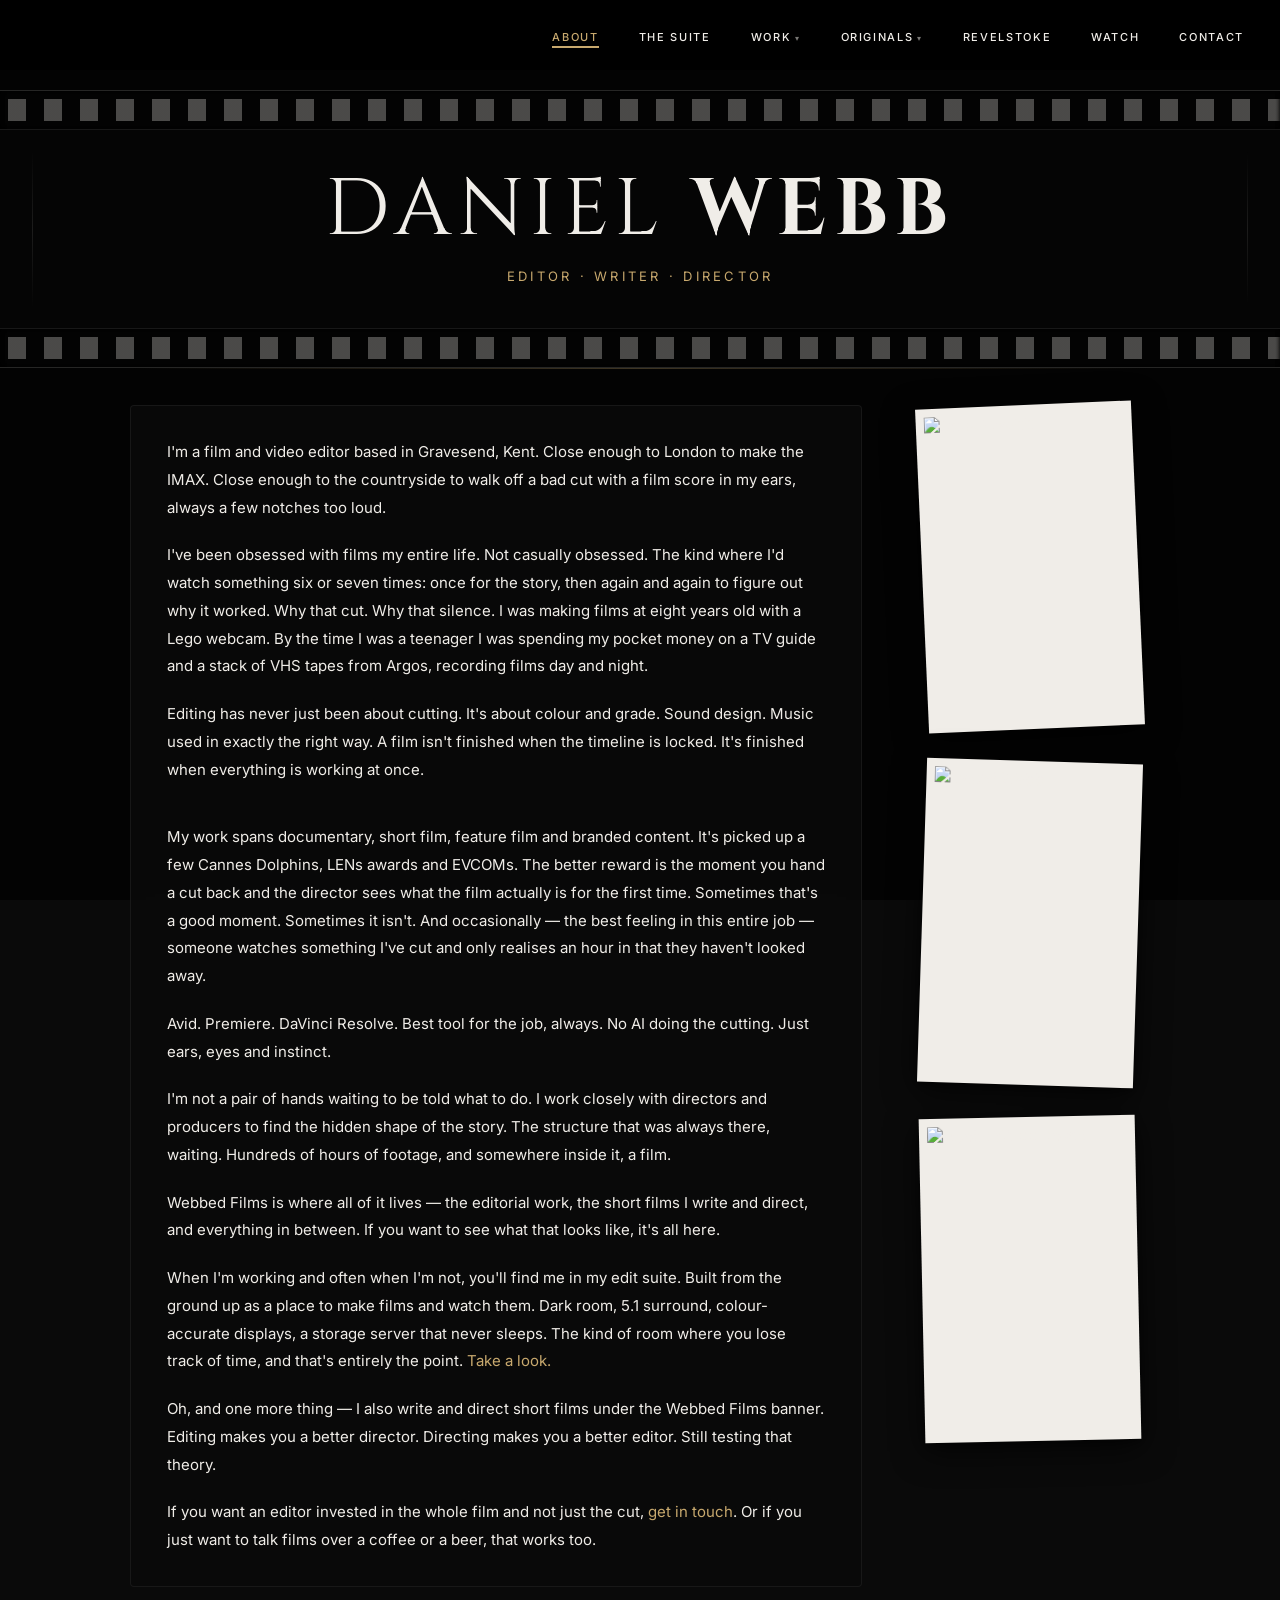
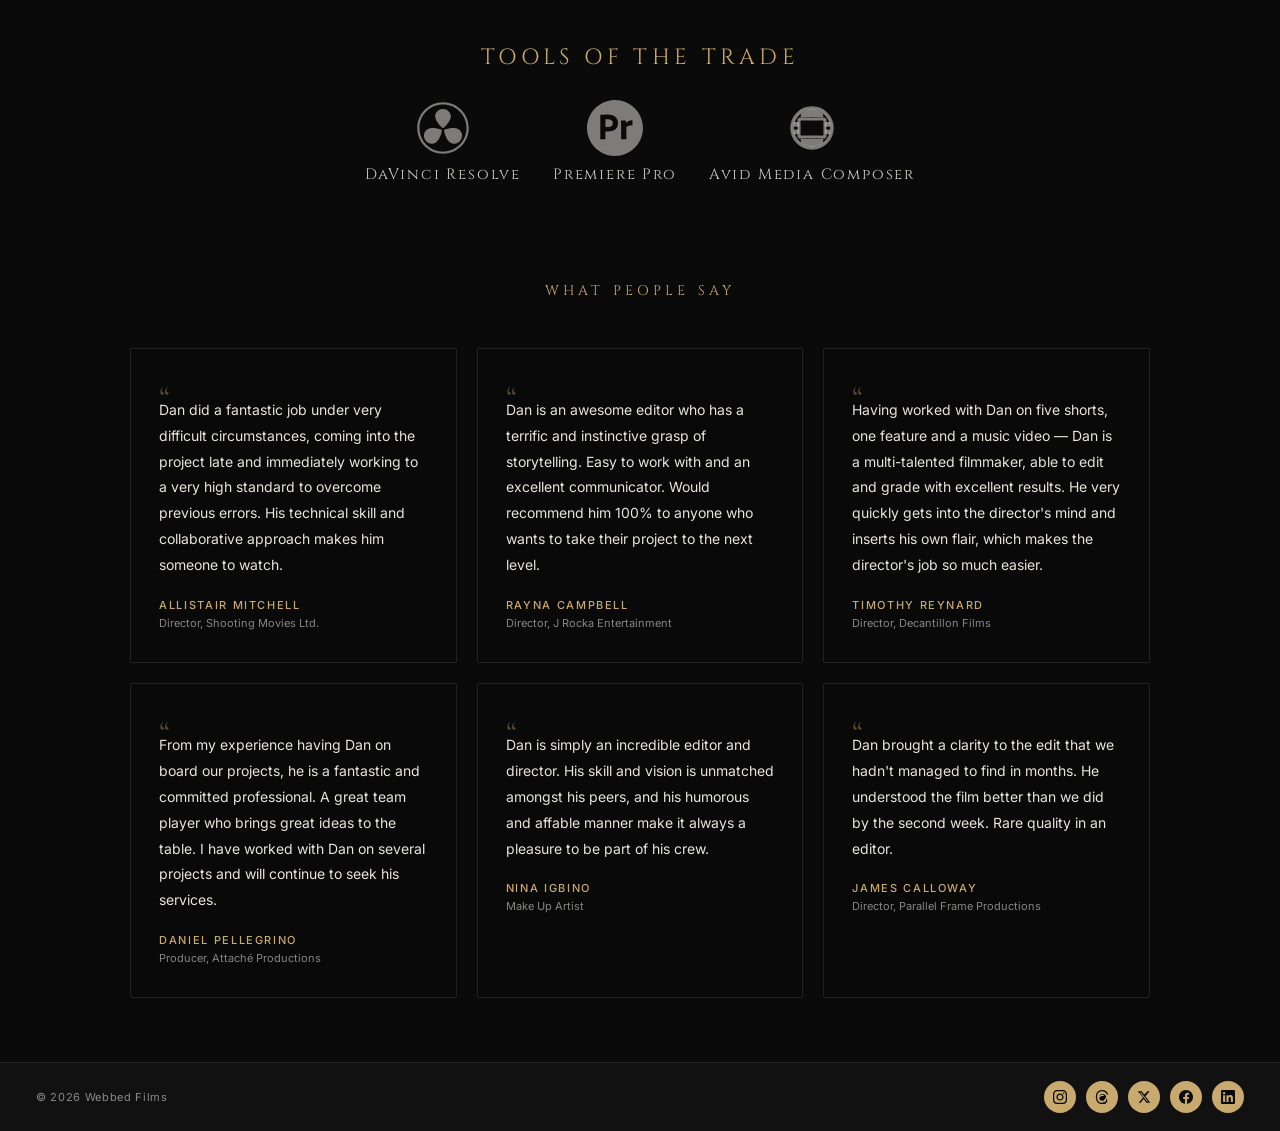
==== about.html @ 54757fc2 "Replace header logo with new Webbed Films logo across all pages Updates the header <img> src from lo" ====
<!DOCTYPE html>
<html lang="en">
<head>
  <meta charset="UTF-8">
  <link rel="icon" type="image/png" href="assets/images/logo.png">
  <meta name="viewport" content="width=device-width, initial-scale=1.0">
  <title>About — Webbed Films</title>
  <meta name="description" content="Daniel Webb — film and video editor based in Kent, UK. Editor, writer, and director with credits spanning documentary, short film, feature film, and branded content.">
  <meta property="og:title" content="About — Webbed Films">
  <meta property="og:description" content="Daniel Webb — editor, writer, and director. Documentary, short film, feature film, and branded content.">
  <meta property="og:image" content="https://www.webbedfilms.com/assets/images/Portrait%201.jpg">
  <meta property="og:url" content="https://www.webbedfilms.com/about.html">
  <meta property="og:type" content="website">
  <link rel="stylesheet" href="css/style.css">
  <style>

    /* ══ VIDEO BACKGROUND ══════════════════════════════════ */

    .about-bg-video {
      position: fixed;
      top: 0; left: 0;
      width: 100%; height: 100%;
      object-fit: cover;
      z-index: -2;
      pointer-events: none;
      opacity: 0.5;
    }

    .about-bg-overlay {
      position: fixed;
      inset: 0;
      background: rgba(0, 0, 0, 0.68);
      z-index: -1;
      pointer-events: none;
    }

    /* ══ SCROLL ANIMATION ══════════════════════════════════ */

    .anim {
      opacity: 0;
      transform: translateY(28px);
      transition: opacity 0.6s ease, transform 0.6s ease;
    }

    .anim.is-visible {
      opacity: 1;
      transform: translateY(0);
    }

    .testimonials-grid .testimonial-card:nth-child(1) { transition-delay: 0.0s; }
    .testimonials-grid .testimonial-card:nth-child(2) { transition-delay: 0.1s; }
    .testimonials-grid .testimonial-card:nth-child(3) { transition-delay: 0.2s; }
    .testimonials-grid .testimonial-card:nth-child(4) { transition-delay: 0.3s; }
    .testimonials-grid .testimonial-card:nth-child(5) { transition-delay: 0.4s; }
    .testimonials-grid .testimonial-card:nth-child(6) { transition-delay: 0.5s; }

    /* ══ SECTION 1 — FILM STRIP HEADER ════════════════════ */

    .about-page-header {
      margin-top: var(--header-h);
      padding: 20px 0 0;
    }

    .filmstrip {
      width: 100%;
      background: rgba(6, 6, 6, 0.88);
      border-top: 1px solid rgba(240, 237, 232, 0.14);
      border-bottom: 1px solid rgba(240, 237, 232, 0.14);
      overflow: hidden;
      opacity: 0;
      animation: filmstripFadeIn 0.5s ease forwards;
      animation-delay: 0.2s;
    }

    @keyframes filmstripFadeIn {
      from { opacity: 0; transform: translateY(12px); }
      to   { opacity: 1; transform: translateY(0); }
    }

    .filmstrip-holes {
      height: 38px;
      background-color: rgba(4, 4, 4, 0.98);
      background-image: repeating-linear-gradient(
        to right,
        transparent 0px,
        transparent 8px,
        rgba(240, 237, 232, 0.3) 8px,
        rgba(240, 237, 232, 0.3) 26px,
        transparent 26px,
        transparent 36px
      );
      background-size: 36px 22px;
      background-repeat: repeat-x;
      background-position: 0 8px;
      box-shadow: inset 0 1px 4px rgba(0, 0, 0, 0.8), inset 0 -1px 4px rgba(0, 0, 0, 0.8);
      animation: filmReel 2.5s linear infinite;
      animation-delay: 0.2s;
    }

    @keyframes filmReel {
      from { background-position: 0 8px; }
      to   { background-position: -36px 8px; }
    }

    .filmstrip-body {
      padding: 40px 64px 44px;
      border-top: 1px solid rgba(240, 237, 232, 0.08);
      border-bottom: 1px solid rgba(240, 237, 232, 0.08);
      text-align: center;
      position: relative;
    }

    .filmstrip-body::before,
    .filmstrip-body::after {
      content: '';
      position: absolute;
      top: 20px;
      bottom: 20px;
      width: 1px;
      background: linear-gradient(to bottom, transparent, rgba(240, 237, 232, 0.1), transparent);
      pointer-events: none;
    }

    .filmstrip-body::before { left: 32px; }
    .filmstrip-body::after  { right: 32px; }

    .filmstrip-name .name-first { font-weight: 300; }
    .filmstrip-name .name-last  { font-weight: 700; }

    .filmstrip-name {
      font-family: var(--font-heading);
      font-style: normal;
      font-weight: 300;
      font-size: 80px;
      line-height: 1;
      color: var(--text);
      letter-spacing: 0.08em;
      text-transform: uppercase;
      margin: 0 0 18px;
      opacity: 0;
      animation: filmstripFadeIn 0.45s ease forwards;
      animation-delay: 0.6s;
    }

    .filmstrip-role {
      font-family: var(--font-ui);
      font-size: 13px;
      letter-spacing: 0.25em;
      color: var(--color-gold);
      text-transform: uppercase;
      margin: 0;
      opacity: 0;
      animation: filmstripFadeIn 0.45s ease forwards;
      animation-delay: 0.8s;
    }

    /* ══ SECTION SEPARATOR ══════════════════════════════════ */

    .section-separator {
      max-width: 1100px;
      margin: 0 auto;
      padding: 0 40px;
    }

    .section-separator::after {
      content: '';
      display: block;
      height: 1px;
      background: linear-gradient(to right, transparent, rgba(200, 169, 110, 0.3), transparent);
    }

    /* ══ SECTION 2 — BIO ═══════════════════════════════════ */

    .about-bio {
      max-width: 1100px;
      margin: 0 auto;
      padding: 36px 40px 40px;
      display: flex;
      gap: 48px;
      align-items: flex-start;
    }

    .bio-text-col {
      flex: 1;
      min-width: 0;
      background: rgba(10, 10, 10, 0.82);
      backdrop-filter: blur(16px);
      -webkit-backdrop-filter: blur(16px);
      border: 1px solid rgba(255, 255, 255, 0.06);
      border-radius: 4px;
      padding: 32px 36px;
    }

    .bio-text-col p {
      font-family: var(--font-ui);
      font-size: 15px;
      line-height: 1.85;
      color: var(--text);
      margin-bottom: 20px;
    }

    .bio-text-col p:last-child { margin-bottom: 0; }
    .bio-text-col p.bio-break  { margin-bottom: 40px; }

    .bio-text-col a {
      color: var(--color-gold);
      text-decoration: none;
    }

    .bio-text-col a:hover {
      text-decoration: underline;
    }

    .bio-image-col {
      flex: 0 0 240px;
      align-self: flex-start;
      position: sticky;
      top: 80px;
      display: flex;
      flex-direction: column;
      align-items: center;
      gap: 32px;
    }

    .polaroid {
      background: #f0ede8;
      padding: 8px 8px 36px 8px;
      box-shadow: 0 8px 32px rgba(0, 0, 0, 0.7), 0 2px 8px rgba(0, 0, 0, 0.4);
      display: inline-block;
    }

    .polaroid:nth-child(1) { transform: rotate(-2.5deg); }
    .polaroid:nth-child(2) { transform: rotate(1.8deg); }
    .polaroid:nth-child(3) { transform: rotate(-1.2deg); }
    .polaroid:hover {
      transform: rotate(0deg) scale(1.04);
      transition: transform 0.3s ease;
      z-index: 10;
      position: relative;
    }

    .polaroid img {
      width: 200px;
      height: 280px;
      object-fit: cover;
      object-position: center top;
      display: block;
    }

    /* ══ SOFTWARE ICONS ══════════════════════════════════════ */

    .software-icons {
      display: flex;
      gap: 32px;
      align-items: flex-start;
      justify-content: center;
    }

    .software-icon {
      display: flex;
      flex-direction: column;
      align-items: center;
      gap: 8px;
      cursor: default;
    }

    .software-icon svg {
      width: 56px;
      height: 56px;
      transition: all 0.25s ease;
    }

    .software-icon:hover svg {
      stroke: var(--color-gold);
    }

    .software-icon:hover svg .centre-dot {
      fill: var(--color-gold);
    }

    .software-icon span {
      font-family: var(--font-heading);
      font-style: normal;
      font-weight: 400;
      font-size: 15px;
      letter-spacing: 0.12em;
      text-transform: uppercase;
      color: rgba(240, 237, 232, 0.85);
      text-transform: none;
      transition: color 0.25s ease;
    }

    .software-icon:hover span {
      color: var(--color-gold);
    }

    /* ══ TOOLS BAND ════════════════════════════════════════ */

    .tools-band {
      max-width: 1100px;
      margin: 0 auto;
      padding: 16px 40px 48px;
      text-align: center;
    }

    .tools-label {
      font-family: var(--font-heading);
      font-size: 22px;
      font-weight: 300;
      letter-spacing: 0.2em;
      color: var(--color-gold);
      text-transform: uppercase;
      margin-bottom: 28px;
    }

    /* ══ SECTION 3 — TESTIMONIALS ══════════════════════════ */

    .about-testimonials {
      padding: 48px 40px 64px;
      max-width: 1100px;
      margin: 0 auto;
    }

    .testimonials-label {
      font-family: var(--font-heading);
      font-size: 14px;
      font-weight: 400;
      letter-spacing: 0.3em;
      color: var(--color-gold);
      text-transform: uppercase;
      text-align: center;
      margin-bottom: 48px;
    }

    .testimonials-grid {
      display: grid;
      grid-template-columns: repeat(3, 1fr);
      gap: 20px;
    }

    .testimonial-card {
      background: rgba(10, 10, 10, 0.88);
      border: 1px solid rgba(255, 255, 255, 0.1);
      padding: 32px 28px;
      border-radius: 2px;
      transition: border-color 0.35s ease, box-shadow 0.35s ease;
    }

    .testimonial-card:hover {
      border-color: rgba(200, 169, 110, 0.4);
      box-shadow: 0 0 28px rgba(200, 169, 110, 0.07), 0 8px 32px rgba(0, 0, 0, 0.5);
    }

    .quote-mark {
      font-family: var(--font-display);
      font-size: 32px;
      color: var(--color-gold);
      opacity: 0.4;
      line-height: 1;
      display: block;
      margin-bottom: -16px;
      user-select: none;
    }

    .testimonial-text {
      font-family: var(--font-ui);
      font-style: normal;
      font-size: 14px;
      line-height: 1.85;
      color: #e8e4de;
    }

    .testimonial-name {
      display: block;
      font-family: var(--font-ui);
      font-size: 11px;
      font-weight: 500;
      letter-spacing: 0.15em;
      color: var(--color-gold);
      text-transform: uppercase;
      margin-top: 20px;
    }

    .testimonial-role {
      display: block;
      font-family: var(--font-ui);
      font-size: 11px;
      color: var(--color-muted);
      margin-top: 4px;
    }

    /* ══ RESPONSIVE ════════════════════════════════════════ */

    @media (max-width: 1024px) {
      .section-separator, .about-bio, .about-testimonials, .tools-band { padding-left: 24px; padding-right: 24px; }
    }

    @media (max-width: 900px) {
      .about-bio { flex-direction: column; gap: 40px; }
      .bio-image-col { flex: none; width: 100%; position: static; }
      .testimonials-grid { grid-template-columns: repeat(2, 1fr); }
    }

    @media (max-width: 600px) {
      .filmstrip-body { padding: 28px 24px 32px; }
      .filmstrip-name { font-size: 40px; letter-spacing: 0.08em; }
      .testimonials-grid { grid-template-columns: 1fr; }
      .about-bio, .about-testimonials, .tools-band { padding-left: 16px; padding-right: 16px; }
      .section-separator { padding-left: 16px; padding-right: 16px; }
    }

  </style>
</head>
<body>

  <!-- Looping noise video background -->
  <video class="about-bg-video"
         src="assets/video/noise%20background.mp4"
         autoplay loop muted playsinline></video>
  <div class="about-bg-overlay"></div>

  <!-- ── HEADER ───────────────────────────────────────── -->
  <header id="site-header">
    <a href="index.html" class="logo-link">
      <img src="assets/images/logo-new.png" alt="Webbed Films" class="logo" onerror="this.style.display='none'">
    </a>
    <nav class="main-nav" aria-label="Main navigation">
      <ul>
        <li><a href="about.html">About</a></li>
        <li><a href="the-suite.html">The Suite</a></li>
        <li class="has-dropdown">
          <a href="work.html">Work</a>
          <ul class="dropdown">
            <li><a href="documentary.html">Documentary</a></li>
            <li><a href="corporate.html">Corporate</a></li>
            <li><a href="features.html">Features</a></li>
            <li><a href="shorts.html">Shorts</a></li>
          </ul>
        </li>
        <li class="has-dropdown">
          <a href="webbed-films.html">Originals</a>
          <ul class="dropdown">
            <li><a href="webbed-films/rosemary.html">The Rite of Rosemary</a></li>
            <li><a href="webbed-films/ngs.html">NGS</a></li>
            <li><a href="webbed-films/blackout.html">Blackout</a></li>
            <li><a href="webbed-films/christmas-claret.html">A Christmas Claret</a></li>
          </ul>
        </li>
        <li><a href="https://www.revelstokefilms.com" target="_blank" rel="noopener noreferrer">Revelstoke</a></li>
        <li><a href="https://watch.webbedfilms.com" target="_blank" rel="noopener noreferrer">Watch</a></li>
        <li><a href="contact.html">Contact</a></li>
      </ul>
    </nav>
    <button class="hamburger" id="hamburger" aria-label="Open menu" aria-expanded="false">
      <span></span><span></span><span></span>
    </button>
  </header>

  <!-- ── MOBILE NAV ─────────────────────────────────── -->
  <div class="mobile-nav" id="mobile-nav" role="dialog" aria-label="Navigation menu">
    <button class="mobile-nav-close" id="mobile-nav-close" aria-label="Close menu">&#x2715;</button>
    <ul>
      <li><a href="about.html">About</a></li>
      <li><a href="the-suite.html">The Suite</a></li>
      <li><a href="work.html">Work</a></li>
      <li><a href="documentary.html">Documentary</a></li>
      <li><a href="corporate.html">Corporate</a></li>
      <li><a href="features.html">Features</a></li>
      <li><a href="shorts.html">Shorts</a></li>
      <li><span class="mobile-nav-section">Originals</span></li>
      <li><a href="webbed-films/rosemary.html">The Rite of Rosemary</a></li>
      <li><a href="webbed-films/ngs.html">NGS</a></li>
      <li><a href="webbed-films/blackout.html">Blackout</a></li>
      <li><a href="webbed-films/christmas-claret.html">A Christmas Claret</a></li>
      <li><a href="https://www.revelstokefilms.com" target="_blank" rel="noopener noreferrer">Revelstoke</a></li>
        <li><a href="https://watch.webbedfilms.com" target="_blank" rel="noopener noreferrer">Watch</a></li>
      <li><a href="contact.html">Contact</a></li>
    </ul>
  </div>

  <!-- ══════════════════════════════════════════════════
       MAIN CONTENT
  ══════════════════════════════════════════════════ -->
  <main>

    <!-- ── SECTION 1: FILM STRIP HEADER ────────────────── -->
    <section class="about-page-header">
      <div class="filmstrip">
        <div class="filmstrip-holes"></div>
        <div class="filmstrip-body">
          <h1 class="filmstrip-name"><span class="name-first">Daniel</span> <span class="name-last">Webb</span></h1>
          <p class="filmstrip-role">Editor &middot; Writer &middot; Director</p>
        </div>
        <div class="filmstrip-holes"></div>
      </div>
    </section>

    <!-- ── SEPARATOR ──────────────────────────────────── -->
    <div class="section-separator"></div>

    <!-- ── SECTION 2: BIO + PHOTOS ─────────────────────── -->
    <section class="about-bio">

      <div class="bio-text-col anim">
<p>I'm a film and video editor based in Gravesend, Kent. Close enough to London to make the IMAX. Close enough to the countryside to walk off a bad cut with a film score in my ears, always a few notches too loud.</p>
        <p>I've been obsessed with films my entire life. Not casually obsessed. The kind where I'd watch something six or seven times: once for the story, then again and again to figure out why it worked. Why that cut. Why that silence. I was making films at eight years old with a Lego webcam. By the time I was a teenager I was spending my pocket money on a TV guide and a stack of VHS tapes from Argos, recording films day and night.</p>
        <p class="bio-break">Editing has never just been about cutting. It's about colour and grade. Sound design. Music used in exactly the right way. A film isn't finished when the timeline is locked. It's finished when everything is working at once.</p>
        <p>My work spans documentary, short film, feature film and branded content. It's picked up a few Cannes Dolphins, LENs awards and EVCOMs. The better reward is the moment you hand a cut back and the director sees what the film actually is for the first time. Sometimes that's a good moment. Sometimes it isn't. And occasionally — the best feeling in this entire job — someone watches something I've cut and only realises an hour in that they haven't looked away.</p>
        <p>Avid. Premiere. DaVinci Resolve. Best tool for the job, always. No AI doing the cutting. Just ears, eyes and instinct.</p>
        <p>I'm not a pair of hands waiting to be told what to do. I work closely with directors and producers to find the hidden shape of the story. The structure that was always there, waiting. Hundreds of hours of footage, and somewhere inside it, a film.</p>
        <p>Webbed Films is where all of it lives — the editorial work, the short films I write and direct, and everything in between. If you want to see what that looks like, it's all here.</p>
        <p>When I'm working and often when I'm not, you'll find me in my edit suite. Built from the ground up as a place to make films and watch them. Dark room, 5.1 surround, colour-accurate displays, a storage server that never sleeps. The kind of room where you lose track of time, and that's entirely the point. <a href="the-suite.html">Take a look.</a></p>
        <p>Oh, and one more thing — I also write and direct short films under the Webbed Films banner. Editing makes you a better director. Directing makes you a better editor. Still testing that theory.</p>
        <p>If you want an editor invested in the whole film and not just the cut, <a href="contact.html">get in touch</a>. Or if you just want to talk films over a coffee or a beer, that works too.</p>

      </div>

      <div class="bio-image-col anim">
        <div class="polaroid">
          <img src="assets/images/Portrait 1.jpg" alt="Daniel Webb">
        </div>
        <div class="polaroid">
          <img src="assets/images/Portrait 2.jpg" alt="Daniel Webb">
        </div>
        <div class="polaroid">
          <img src="assets/images/Portrait 3.jpg" alt="Daniel Webb on set">
        </div>
      </div>

    </section>

    <!-- ── TOOLS BAND ─────────────────────────────────── -->
    <section class="tools-band anim">
      <p class="tools-label">Tools of the Trade</p>
      <div class="software-icons">
        <div class="software-icon">
          <svg fill="rgba(240,237,232,0.5)" viewBox="0 0 50 50" xmlns="http://www.w3.org/2000/svg">
            <path d="M 25 2 C 12.309288 2 2 12.309297 2 25 C 2 37.690703 12.309288 48 25 48 C 37.690712 48 48 37.690703 48 25 C 48 12.309297 37.690712 2 25 2 z M 25 4 C 36.609833 4 46 13.390175 46 25 C 46 36.609825 36.609833 46 25 46 C 13.390167 46 4 36.609825 4 25 C 4 13.390175 13.390167 4 25 4 z M 25 8 C 21.14 8 18 10.968234 18 14.615234 C 18 18.161234 21.284422 22.183625 24.357422 24.765625 C 24.543422 24.921625 24.771 24.998047 25 24.998047 C 25.229 24.998047 25.457578 24.920672 25.642578 24.763672 C 28.715578 22.181672 32 18.161234 32 14.615234 C 32 10.969234 28.859 8.001 25 8 z M 15.429688 25.007812 C 13.863723 25.048535 12.407391 25.347219 11.244141 26.011719 C 9.7551406 26.861719 8.6874219 28.265937 8.2324219 29.960938 C 7.7494219 31.760937 8.0261875 33.743391 8.9921875 35.400391 C 10.330187 37.696391 12.721094 38.998047 15.121094 38.998047 C 16.214094 38.998047 17.309594 38.728203 18.308594 38.158203 C 21.414594 36.381203 23.276375 31.519547 23.984375 27.560547 C 24.070375 27.081547 23.798844 26.608359 23.339844 26.443359 C 20.957344 25.587109 18.039629 24.939941 15.429688 25.007812 z M 34.572266 25.007812 C 31.962529 24.939941 29.045234 25.587109 26.662109 26.443359 C 26.203109 26.608359 25.929625 27.081547 26.015625 27.560547 C 26.722625 31.519547 28.585406 36.383203 31.691406 38.158203 C 32.689406 38.728203 33.784906 38.998047 34.878906 38.998047 C 37.277906 38.998047 39.668766 37.697391 41.009766 35.400391 C 41.975766 33.743391 42.251531 31.761937 41.769531 29.960938 C 41.315531 28.264938 40.244859 26.862719 38.755859 26.011719 C 37.592609 25.347219 36.138107 25.048535 34.572266 25.007812 z"/>
          </svg>
          <span>DaVinci Resolve</span>
        </div>
        <div class="software-icon">
          <svg fill="rgba(240,237,232,0.5)" viewBox="0 0 24 24" xmlns="http://www.w3.org/2000/svg">
            <path d="M10.15 8.42a2.93 2.93 0 0 0-1.18-.2 13.9 13.9 0 0 0-1.09.02v3.36l.39.02h.53c.39 0 .78-.06 1.15-.18.32-.09.6-.28.82-.53.21-.25.31-.59.31-1.03a1.45 1.45 0 0 0-.93-1.46zM12 0C5.373 0 0 5.373 0 12 0 18.627 5.373 24 12 24 18.627 24 24 18.627 24 12 24 5.373 18.627 0 12 0zM12.66 11.95c-.4.56-.96.98-1.61 1.22-.68.25-1.43.34-2.25.34l-.5-.01-.43-.01v3.21a.12.12 0 0 1-.11.14H5.82c-.08 0-.12-.04-.12-.13V6.42c0-.07.03-.11.1-.11l.56-.01.76-.02.87-.02.91-.01c.82 0 1.5.1 2.06.31.5.17.96.45 1.34.82.32.32.57.71.73 1.14.15.42.23.85.23 1.3 0 .86-.2 1.57-.6 2.13zM19.48 8.8v1.95c0 .08-.05.11-.16.11a4.35 4.35 0 0 0-1.92.37c-.19.09-.37.21-.51.37v5.1c0 .1-.04.14-.13.14h-1.97a.14.14 0 0 1-.16-.12v-5.58l-.01-.75-.02-.78c0-.23-.02-.45-.04-.68a.1.1 0 0 1 .07-.11h1.78c.1 0 .18.07.2.16a3.03 3.03 0 0 1 .13.92c.3-.35.67-.64 1.08-.86a3.1 3.1 0 0 1 1.52-.39c.07-.01.13.04.14.11v.04z"/>
          </svg>
          <span>Premiere Pro</span>
        </div>
        <div class="software-icon">
          <svg xmlns="http://www.w3.org/2000/svg" viewBox="0 0 1404 1404">
            <!-- Outer reel ring -->
            <circle cx="702" cy="702" r="500" fill="none" stroke="rgba(240,237,232,0.5)" stroke-width="90"/>
            <!-- Center frame -->
            <rect x="377" y="475" width="650" height="455" rx="28" fill="none" stroke="rgba(240,237,232,0.5)" stroke-width="75"/>
            <!-- Top arc tab -->
            <path d="M430 330 Q702 140 974 330 L988 430 Q702 420 416 430 Z" fill="rgba(240,237,232,0.5)"/>
            <!-- Bottom arc tab -->
            <path d="M430 1074 Q702 1264 974 1074 L988 974 Q702 984 416 974 Z" fill="rgba(240,237,232,0.5)"/>
            <!-- Left sprockets -->
            <rect x="242" y="552" width="125" height="120" rx="24" fill="rgba(240,237,232,0.5)"/>
            <rect x="242" y="738" width="125" height="120" rx="24" fill="rgba(240,237,232,0.5)"/>
            <!-- Right sprockets -->
            <rect x="1037" y="552" width="125" height="120" rx="24" fill="rgba(240,237,232,0.5)"/>
            <rect x="1037" y="738" width="125" height="120" rx="24" fill="rgba(240,237,232,0.5)"/>
          </svg>
          <span>Avid Media Composer</span>
        </div>
      </div>
    </section>

    <!-- ── SECTION 3: TESTIMONIALS ─────────────────────── -->
    <section class="about-testimonials">

      <p class="testimonials-label anim">What People Say</p>

      <div class="testimonials-grid">

        <article class="testimonial-card anim">
          <span class="quote-mark" aria-hidden="true">&ldquo;</span>
          <p class="testimonial-text">Dan did a fantastic job under very difficult circumstances, coming into the project late and immediately working to a very high standard to overcome previous errors. His technical skill and collaborative approach makes him someone to watch.</p>
          <span class="testimonial-name">Allistair Mitchell</span>
          <span class="testimonial-role">Director, Shooting Movies Ltd.</span>
        </article>

        <article class="testimonial-card anim">
          <span class="quote-mark" aria-hidden="true">&ldquo;</span>
          <p class="testimonial-text">Dan is an awesome editor who has a terrific and instinctive grasp of storytelling. Easy to work with and an excellent communicator. Would recommend him 100% to anyone who wants to take their project to the next level.</p>
          <span class="testimonial-name">Rayna Campbell</span>
          <span class="testimonial-role">Director, J Rocka Entertainment</span>
        </article>

        <article class="testimonial-card anim">
          <span class="quote-mark" aria-hidden="true">&ldquo;</span>
          <p class="testimonial-text">Having worked with Dan on five shorts, one feature and a music video — Dan is a multi-talented filmmaker, able to edit and grade with excellent results. He very quickly gets into the director's mind and inserts his own flair, which makes the director's job so much easier.</p>
          <span class="testimonial-name">Timothy Reynard</span>
          <span class="testimonial-role">Director, Decantillon Films</span>
        </article>

        <article class="testimonial-card anim">
          <span class="quote-mark" aria-hidden="true">&ldquo;</span>
          <p class="testimonial-text">From my experience having Dan on board our projects, he is a fantastic and committed professional. A great team player who brings great ideas to the table. I have worked with Dan on several projects and will continue to seek his services.</p>
          <span class="testimonial-name">Daniel Pellegrino</span>
          <span class="testimonial-role">Producer, Attaché Productions</span>
        </article>

        <article class="testimonial-card anim">
          <span class="quote-mark" aria-hidden="true">&ldquo;</span>
          <p class="testimonial-text">Dan is simply an incredible editor and director. His skill and vision is unmatched amongst his peers, and his humorous and affable manner make it always a pleasure to be part of his crew.</p>
          <span class="testimonial-name">Nina Igbino</span>
          <span class="testimonial-role">Make Up Artist</span>
        </article>

        <article class="testimonial-card anim">
          <span class="quote-mark" aria-hidden="true">&ldquo;</span>
          <p class="testimonial-text">Dan brought a clarity to the edit that we hadn't managed to find in months. He understood the film better than we did by the second week. Rare quality in an editor.</p>
          <span class="testimonial-name">James Calloway</span>
          <span class="testimonial-role">Director, Parallel Frame Productions</span>
        </article>

      </div>
    </section>

  </main>

  <!-- ── FOOTER ─────────────────────────────────────── -->
  <footer class="site-footer">
    <div class="footer-bottom">
      <span class="footer-copy">&copy; 2026 Webbed Films</span>
      <div class="footer-social">
        <a href="https://www.instagram.com/webbedfilms/" target="_blank" rel="noopener noreferrer" aria-label="Instagram">
          <svg xmlns="http://www.w3.org/2000/svg" viewBox="0 0 24 24" fill="currentColor" aria-hidden="true">
            <path d="M12 2.163c3.204 0 3.584.012 4.85.07 3.252.148 4.771 1.691 4.919 4.919.058 1.265.069 1.645.069 4.849 0 3.205-.012 3.584-.069 4.849-.149 3.225-1.664 4.771-4.919 4.919-1.266.058-1.644.07-4.85.07-3.204 0-3.584-.012-4.849-.07-3.26-.149-4.771-1.699-4.919-4.92-.058-1.265-.07-1.644-.07-4.849 0-3.204.013-3.583.07-4.849.149-3.227 1.664-4.771 4.919-4.919 1.266-.057 1.645-.069 4.849-.069zm0-2.163c-3.259 0-3.667.014-4.947.072-4.358.2-6.78 2.618-6.98 6.98-.059 1.281-.073 1.689-.073 4.948 0 3.259.014 3.668.072 4.948.2 4.358 2.618 6.78 6.98 6.98 1.281.058 1.689.072 4.948.072 3.259 0 3.668-.014 4.948-.072 4.354-.2 6.782-2.618 6.979-6.98.059-1.28.073-1.689.073-4.948 0-3.259-.014-3.667-.072-4.947-.196-4.354-2.617-6.78-6.979-6.98-1.281-.059-1.69-.073-4.949-.073zm0 5.838c-3.403 0-6.162 2.759-6.162 6.162s2.759 6.163 6.162 6.163 6.162-2.759 6.162-6.163c0-3.403-2.759-6.162-6.162-6.162zm0 10.162c-2.209 0-4-1.79-4-4 0-2.209 1.791-4 4-4s4 1.791 4 4c0 2.21-1.791 4-4 4zm6.406-11.845c-.796 0-1.441.645-1.441 1.44s.645 1.44 1.441 1.44c.795 0 1.439-.645 1.439-1.44s-.644-1.44-1.439-1.44z"/>
          </svg>
        </a>
        <a href="https://www.threads.net/@webbedfilms" target="_blank" rel="noopener noreferrer" aria-label="Threads">
          <svg xmlns="http://www.w3.org/2000/svg" viewBox="0 0 24 24" fill="currentColor" aria-hidden="true">
            <path d="M12.186 24h-.007c-3.581-.024-6.334-1.205-8.184-3.509C2.35 18.44 1.5 15.586 1.472 12.01v-.017c.03-3.579.879-6.43 2.525-8.482C5.848 1.205 8.6.024 12.18 0h.014c2.746.02 5.043.725 6.826 2.098 1.677 1.29 2.858 3.13 3.509 5.467l-2.04.569c-1.104-3.96-3.898-5.984-8.304-6.015-2.91.022-5.11.936-6.54 2.717C4.307 6.504 3.616 8.914 3.589 12c.027 3.086.718 5.496 2.057 7.164 1.43 1.783 3.631 2.698 6.54 2.717 2.623-.02 4.358-.631 5.8-2.045 1.647-1.613 1.618-3.593 1.09-4.798-.31-.71-.873-1.3-1.634-1.75-.192 1.352-.622 2.446-1.284 3.272-.886 1.102-2.14 1.704-3.73 1.79-1.202.065-2.361-.218-3.259-.801-1.063-.689-1.685-1.74-1.752-2.964-.065-1.19.408-2.285 1.33-3.082.88-.76 2.119-1.207 3.583-1.291a13.853 13.853 0 0 1 3.02.142c-.126-.742-.375-1.332-.75-1.757-.513-.583-1.31-.879-2.367-.883h-.049c-.846 0-1.994.233-2.721 1.32L7.734 9.258c.598-.863 1.37-1.496 2.299-1.882.977-.405 2.07-.592 3.198-.555 1.865.067 3.305.676 4.28 1.81 1.166 1.35 1.606 3.274 1.255 5.64.024.018.049.035.073.053.57.417 1.073.964 1.466 1.618 1.083 1.798 1.019 4.384-.744 6.107-1.978 1.936-4.29 2.772-7.375 2.951z"/>
          </svg>
        </a>
        <a href="https://x.com/webbedfilms_uk" target="_blank" rel="noopener noreferrer" aria-label="X (Twitter)">
          <svg xmlns="http://www.w3.org/2000/svg" viewBox="0 0 24 24" fill="currentColor" aria-hidden="true">
            <path d="M18.244 2.25h3.308l-7.227 8.26 8.502 11.24H16.17l-4.714-6.231-5.401 6.231H2.744l7.737-8.835L1.254 2.25H8.08l4.253 5.622zm-1.161 17.52h1.833L7.084 4.126H5.117z"/>
          </svg>
        </a>
        <a href="https://www.facebook.com/webbedfilms" target="_blank" rel="noopener noreferrer" aria-label="Facebook">
          <svg xmlns="http://www.w3.org/2000/svg" viewBox="0 0 24 24" fill="currentColor" aria-hidden="true">
            <path d="M24 12.073c0-6.627-5.373-12-12-12s-12 5.373-12 12c0 5.99 4.388 10.954 10.125 11.854v-8.385H7.078v-3.47h3.047V9.43c0-3.007 1.792-4.669 4.533-4.669 1.312 0 2.686.235 2.686.235v2.953H15.83c-1.491 0-1.956.925-1.956 1.874v2.25h3.328l-.532 3.47h-2.796v8.385C19.612 23.027 24 18.062 24 12.073z"/>
          </svg>
        </a>
        <a href="https://www.linkedin.com/in/danwebb89" target="_blank" rel="noopener noreferrer" aria-label="LinkedIn">
          <svg xmlns="http://www.w3.org/2000/svg" viewBox="0 0 24 24" fill="currentColor" aria-hidden="true">
            <path d="M20.447 20.452h-3.554v-5.569c0-1.328-.027-3.037-1.852-3.037-1.853 0-2.136 1.445-2.136 2.939v5.667H9.351V9h3.414v1.561h.046c.477-.9 1.637-1.85 3.37-1.85 3.601 0 4.267 2.37 4.267 5.455v6.286zM5.337 7.433c-1.144 0-2.063-.926-2.063-2.065 0-1.138.92-2.063 2.063-2.063 1.14 0 2.064.925 2.064 2.063 0 1.139-.925 2.065-2.064 2.065zm1.782 13.019H3.555V9h3.564v11.452zM22.225 0H1.771C.792 0 0 .774 0 1.729v20.542C0 23.227.792 24 1.771 24h20.451C23.2 24 24 23.227 24 22.271V1.729C24 .774 23.2 0 22.222 0h.003z"/>
          </svg>
        </a>
      </div>
    </div>
  </footer>

  <script src="js/nav.js"></script>
  <script src="js/flourishes.js"></script>
  <script>
    /* ── Scroll-in animations via IntersectionObserver ── */
    (function () {
      var items = document.querySelectorAll('.anim');

      if (!('IntersectionObserver' in window)) {
        items.forEach(function (el) { el.classList.add('is-visible'); });
        return;
      }

      var observer = new IntersectionObserver(function (entries) {
        entries.forEach(function (entry) {
          if (entry.isIntersecting) {
            entry.target.classList.add('is-visible');
            observer.unobserve(entry.target);
          }
        });
      }, { threshold: 0.08, rootMargin: '0px 0px -40px 0px' });

      items.forEach(function (el) { observer.observe(el); });
    }());

    /* ── Polaroid parallax ── */
    (function () {
      var col = document.querySelector('.bio-image-col');
      var bio = document.querySelector('.about-bio');
      if (!col || !bio) return;

      var raf;
      function update() {
        var bioTop = bio.getBoundingClientRect().top;
        var scrolledIn = Math.max(0, -bioTop);
        var drift = Math.min(scrolledIn * 0.12, 72);
        col.style.transform = 'translateY(-' + drift + 'px)';
        raf = null;
      }

      window.addEventListener('scroll', function () {
        if (!raf) raf = requestAnimationFrame(update);
      }, { passive: true });

      update();
    }());
  </script>

</body>
</html>
---- css/style.css ----
@import url('https://fonts.googleapis.com/css2?family=Cinzel:wght@300;400;700&family=Cormorant+Garamond:ital,wght@0,300;0,400;1,300;1,400&family=Inter:wght@300;400;500&family=Permanent+Marker&display=swap');

:root {
  --bg:           #0a0a0a;
  --text:         #f0ede8;
  --accent:       #c8a96e;
  --color-gold:   #c8a96e;           /* alias used in nav active state */
  --color-muted:  rgba(240, 237, 232, 0.55);
  --font-heading: 'Cinzel', serif;
  --font-display: 'Cormorant Garamond', serif;
  --font-chalk:   'Permanent Marker', cursive;
  --font-ui:      'Inter', sans-serif;
  --header-h:     70px;
}

*, *::before, *::after { box-sizing: border-box; margin: 0; padding: 0; }
button, input, select, textarea { font-family: inherit; }

html {
  width: 100%;
  background: var(--bg);
}

body {
  width: 100%;
  background: transparent;
  color: var(--text);
  font-family: var(--font-ui);
  -webkit-font-smoothing: antialiased;
}

/* ─── HEADER ──────────────────────────────────────────── */

#site-header {
  position: fixed;
  top: 0; left: 0; right: 0;
  height: var(--header-h);
  z-index: 100;
  display: flex;
  align-items: center;
  justify-content: space-between;
  padding: 0 36px;
  background: rgba(0, 0, 0, 0.85);
  backdrop-filter: blur(8px);
  -webkit-backdrop-filter: blur(8px);
}

.logo-link { display: flex; align-items: center; flex-shrink: 0; }
.logo      { max-height: 72px; width: auto; display: block; }

/* ─── NAV ─────────────────────────────────────────────── */

.main-nav {
  display: flex;
  align-items: center;
}

.main-nav ul {
  list-style: none;
  display: flex;
  align-items: center;
  gap: 2.5rem;
}

.main-nav a {
  font-family: var(--font-ui);
  font-size: 11px;
  font-weight: 500;
  text-transform: uppercase;
  letter-spacing: 0.15em;
  color: var(--text);
  text-decoration: none;
  padding-bottom: 2px;
  border-bottom: 2px solid transparent;
  transition: color 0.2s ease, border-color 0.2s ease;
}

.main-nav a:hover { color: var(--accent); }

/* Current page indicator */
.main-nav [aria-current="page"] {
  color: var(--accent);
  border-bottom-color: var(--color-gold);
}

/* Dropdown */
.has-dropdown { position: relative; }

.has-dropdown > a::after {
  content: ' ▾';
  font-size: 8px;
  opacity: 0.5;
}

/* The "Work" parent should never get the active underline — only sub-items */
.has-dropdown > a { border-bottom: none; }

.dropdown {
  position: absolute;
  top: calc(100% + 14px);
  right: 0;
  background: rgba(10, 10, 10, 0.95);
  backdrop-filter: blur(12px);
  -webkit-backdrop-filter: blur(12px);
  border: 1px solid rgba(255, 255, 255, 0.08);
  border-radius: 3px;
  padding: 6px 0;
  min-width: 160px;
  list-style: none;
  opacity: 0;
  visibility: hidden;
  transform: translateY(-6px);
  transition: opacity 0.22s ease, visibility 0.22s ease, transform 0.22s ease;
}

.has-dropdown:hover .dropdown,
.has-dropdown:focus-within .dropdown {
  opacity: 1;
  visibility: visible;
  transform: translateY(0);
}

.dropdown li a {
  display: block;
  padding: 14px 28px;
  font-size: 10px;
  letter-spacing: 0.14em;
  white-space: nowrap;
  border-bottom: none;   /* no underline indicator inside dropdown */
}

.dropdown li a:hover,
.dropdown [aria-current="page"] {
  background: rgba(200, 169, 110, 0.08);
  color: var(--accent);
}

/* Hamburger */
.hamburger {
  display: none;
  flex-direction: column;
  gap: 5px;
  background: none;
  border: none;
  cursor: pointer;
  padding: 6px;
  z-index: 101;
}

.hamburger span {
  display: block;
  width: 22px;
  height: 1.5px;
  background: var(--text);
  transition: background 0.2s ease;
}

.hamburger:hover span { background: var(--accent); }

/* ─── SOCIAL SIDEBAR ──────────────────────────────────── */

.social-sidebar {
  position: fixed;
  left: 28px;
  top: 50%;
  transform: translateY(-50%);
  z-index: 50;
  display: flex;
  flex-direction: column;
  gap: 12px;
}

.social-sidebar a {
  display: flex;
  align-items: center;
  justify-content: center;
  width: 32px;
  height: 32px;
  border-radius: 50%;
  border: none;
  background: var(--color-gold);
  color: #0a0a0a;
  text-decoration: none;
  transition: background 0.2s ease, transform 0.2s ease;
}

.social-sidebar a:hover {
  background: #f0ede8;
  color: #0a0a0a;
  transform: scale(1.15);
}

.social-sidebar svg { width: 14px; height: 14px; display: block; }

/* ─── MOBILE NAV OVERLAY ──────────────────────────────── */

.mobile-nav {
  position: fixed;
  inset: 0;
  z-index: 200;
  background: rgba(10, 10, 10, 0.97);
  display: flex;
  flex-direction: column;
  align-items: center;
  justify-content: center;
  opacity: 0;
  visibility: hidden;
  transition: opacity 0.3s ease, visibility 0.3s ease;
}

.mobile-nav.open {
  opacity: 1;
  visibility: visible;
}

.mobile-nav ul {
  list-style: none;
  display: flex;
  flex-direction: column;
  align-items: center;
  gap: 24px;
}

.mobile-nav a {
  font-family: var(--font-heading);
  font-size: clamp(28px, 6vw, 40px);
  font-weight: 300;
  color: var(--text);
  text-decoration: none;
  letter-spacing: 0.06em;
  transition: color 0.2s ease;
}

.mobile-nav a:hover,
.mobile-nav [aria-current="page"] { color: var(--accent); }

.mobile-nav-close {
  position: absolute;
  top: 22px;
  right: 28px;
  background: none;
  border: none;
  color: var(--text);
  font-size: 22px;
  cursor: pointer;
  padding: 8px;
  line-height: 1;
  transition: color 0.2s ease;
}

.mobile-nav-close:hover { color: var(--accent); }

.mobile-nav-section {
  font-family: var(--font-ui);
  font-size: 9px;
  letter-spacing: 0.3em;
  color: var(--color-gold);
  text-transform: uppercase;
  pointer-events: none;
  opacity: 0.7;
}

/* ─── FOOTER ──────────────────────────────────────────── */

.site-footer {
  width: 100%;
  background: #111;
  border-top: 1px solid rgba(255, 255, 255, 0.08);
  padding: 0;
  display: flex;
  flex-direction: column;
  align-items: stretch;
}

.footer-bottom {
  width: 100%;
  padding: 18px 36px;
  display: flex;
  align-items: center;
  justify-content: space-between;
}

.footer-copy {
  font-size: 11px;
  letter-spacing: 0.06em;
  color: rgba(240, 237, 232, 0.55);
}

.footer-social {
  display: flex;
  align-items: center;
  gap: 10px;
}

.footer-social a {
  display: flex;
  align-items: center;
  justify-content: center;
  width: 32px;
  height: 32px;
  border-radius: 50%;
  border: none;
  background: var(--color-gold);
  color: #0a0a0a;
  text-decoration: none;
  transition: background 0.2s ease, transform 0.2s ease;
}

.footer-social a:hover {
  background: #f0ede8;
  color: #0a0a0a;
  transform: scale(1.15);
}

.footer-social svg { width: 14px; height: 14px; display: block; }

/* ─── INNER PAGE BASE ─────────────────────────────────── */

.page-content {
  padding-top: var(--header-h);
  min-height: 100vh;
  display: flex;
  flex-direction: column;
}

.page-hero {
  flex: 1;
  display: flex;
  align-items: center;
  justify-content: center;
  padding: 60px 40px;
}

.page-title {
  font-family: var(--font-heading);
  font-size: clamp(52px, 8vw, 100px);
  font-weight: 300;
  color: var(--accent);
  letter-spacing: 0.06em;
  text-align: center;
}

/* ─── MOBILE ──────────────────────────────────────────── */

@media (max-width: 768px) {
  .main-nav       { display: none; }
  .hamburger      { display: flex; min-width: 44px; min-height: 44px; align-items: center; justify-content: center; }
  .social-sidebar { display: none; }
  #site-header    { padding: 0 20px; }
  .footer-bottom  { padding: 16px 20px; }
  .footer-social a { width: 44px; height: 44px; }
  .mobile-nav a   { min-height: 44px; display: flex; align-items: center; }
  .mobile-nav-close { min-width: 44px; min-height: 44px; display: flex; align-items: center; justify-content: center; }
}


/* ══════════════════════════════════════════════════════════
   CUSTOM CURSOR
   wf-cursor-active class added by JS on non-touch devices.
══════════════════════════════════════════════════════════ */

@media (hover: hover) {
  .wf-cursor-active * { cursor: none !important; }
}

#cursor-dot {
  position: fixed;
  top: -40px; left: -40px;   /* off-screen until first mousemove */
  width: 8px; height: 8px;
  background: var(--color-gold);
  border-radius: 50%;
  pointer-events: none;
  z-index: 99999;
  transform: translate(-50%, -50%);
  transition: transform 0.1s ease, opacity 0.15s ease;
  will-change: left, top, transform;
}

#cursor-ring {
  position: fixed;
  top: -40px; left: -40px;
  width: 36px; height: 36px;
  border: 1px solid rgba(200, 169, 110, 0.5);
  border-radius: 50%;
  pointer-events: none;
  z-index: 99999;
  transform: translate(-50%, -50%);
  display: flex;
  align-items: center;
  justify-content: center;
  font-family: var(--font-ui);
  font-size: 11px;
  color: var(--color-gold);
  transition: width 0.18s ease, height 0.18s ease,
              border-color 0.18s ease, opacity 0.18s ease;
  will-change: left, top, width, height;
}


/* ══════════════════════════════════════════════════════════
   PAGE TRANSITION OVERLAY
   Injected by JS. Fades in then navigates / fades out on arrive.
══════════════════════════════════════════════════════════ */

#transition-overlay {
  position: fixed;
  inset: 0;
  background: #0a0a0a;
  z-index: 99998;
  opacity: 0;
  pointer-events: none;
  transition: opacity 0.3s ease;
}

#transition-overlay.active {
  opacity: 1;
  pointer-events: all;
}

/* ══════════════════════════════════════════════════════════
   CURRENTLY EDITING STRIP  (homepage only)
   Static HTML in index.html; styled here.
══════════════════════════════════════════════════════════ */

#currently-editing {
  position: fixed;
  bottom: 28px;
  right: 32px;
  z-index: 100;
  font-family: var(--font-ui);
  font-size: 10px;
  letter-spacing: 0.1em;
  line-height: 1.75;
  padding: 10px 14px;
  background: rgba(0, 0, 0, 0.7);
  backdrop-filter: blur(4px);
  -webkit-backdrop-filter: blur(4px);
  border: 1px solid rgba(255, 255, 255, 0.08);
  pointer-events: none;
  user-select: none;
}

.ce-dot {
  color: #00ff88;
  animation: ce-blink 1.2s step-end infinite;
}

.ce-label  { color: var(--color-muted); }

.ce-project {
  display: block;
  color: var(--color-gold);
  margin-top: 1px;
  font-size: 15px;
}

@keyframes ce-blink {
  0%, 49.9% { opacity: 1; }
  50%, 100%  { opacity: 0; }
}

/* ══════════════════════════════════════════════════════════
   SCROLL TIMELINE LINE  (about.html only)
   Injected into .bio-text by JS. Line + animated fill bar.
══════════════════════════════════════════════════════════ */

/* bio-text needs position:relative for the absolute line */
.bio-text { position: relative; overflow: visible; }

.bio-timeline-line {
  position: absolute;
  left: -32px;
  top: 0;
  width: 1px;
  height: 100%;
  background: rgba(255, 255, 255, 0.08);
}

.bio-timeline-fill {
  position: absolute;
  top: 0; left: 0;
  width: 100%;
  height: 0%;
  background: var(--color-gold);
}

@keyframes timeline-pulse {
  0%   { opacity: 1; filter: brightness(1.0); }
  40%  { opacity: 1; filter: brightness(2.5); }
  100% { opacity: 0.55; filter: brightness(1.0); }
}

.bio-timeline-fill.pulse {
  animation: timeline-pulse 0.7s ease-out forwards;
}

/* Hide timeline on narrow viewports where -32px goes off-screen */
@media (max-width: 768px) {
  .bio-timeline-line { display: none; }
}
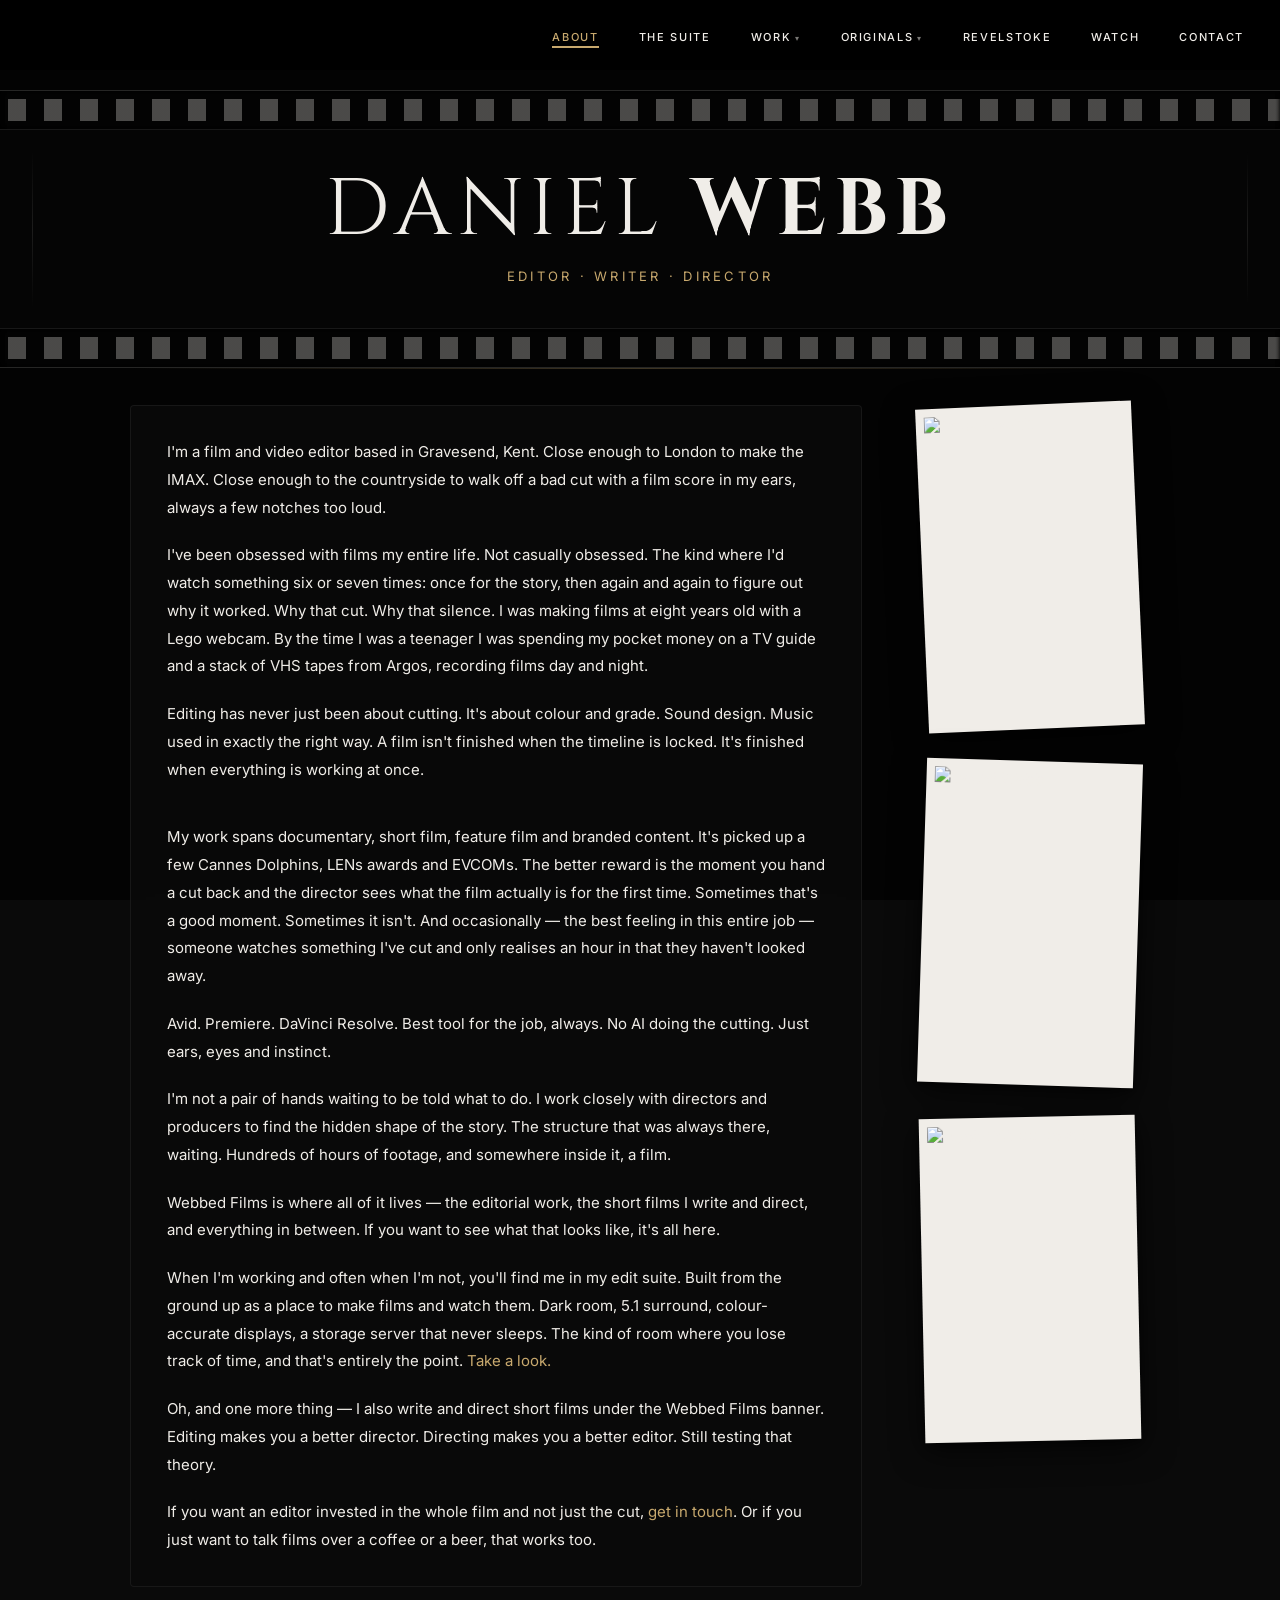
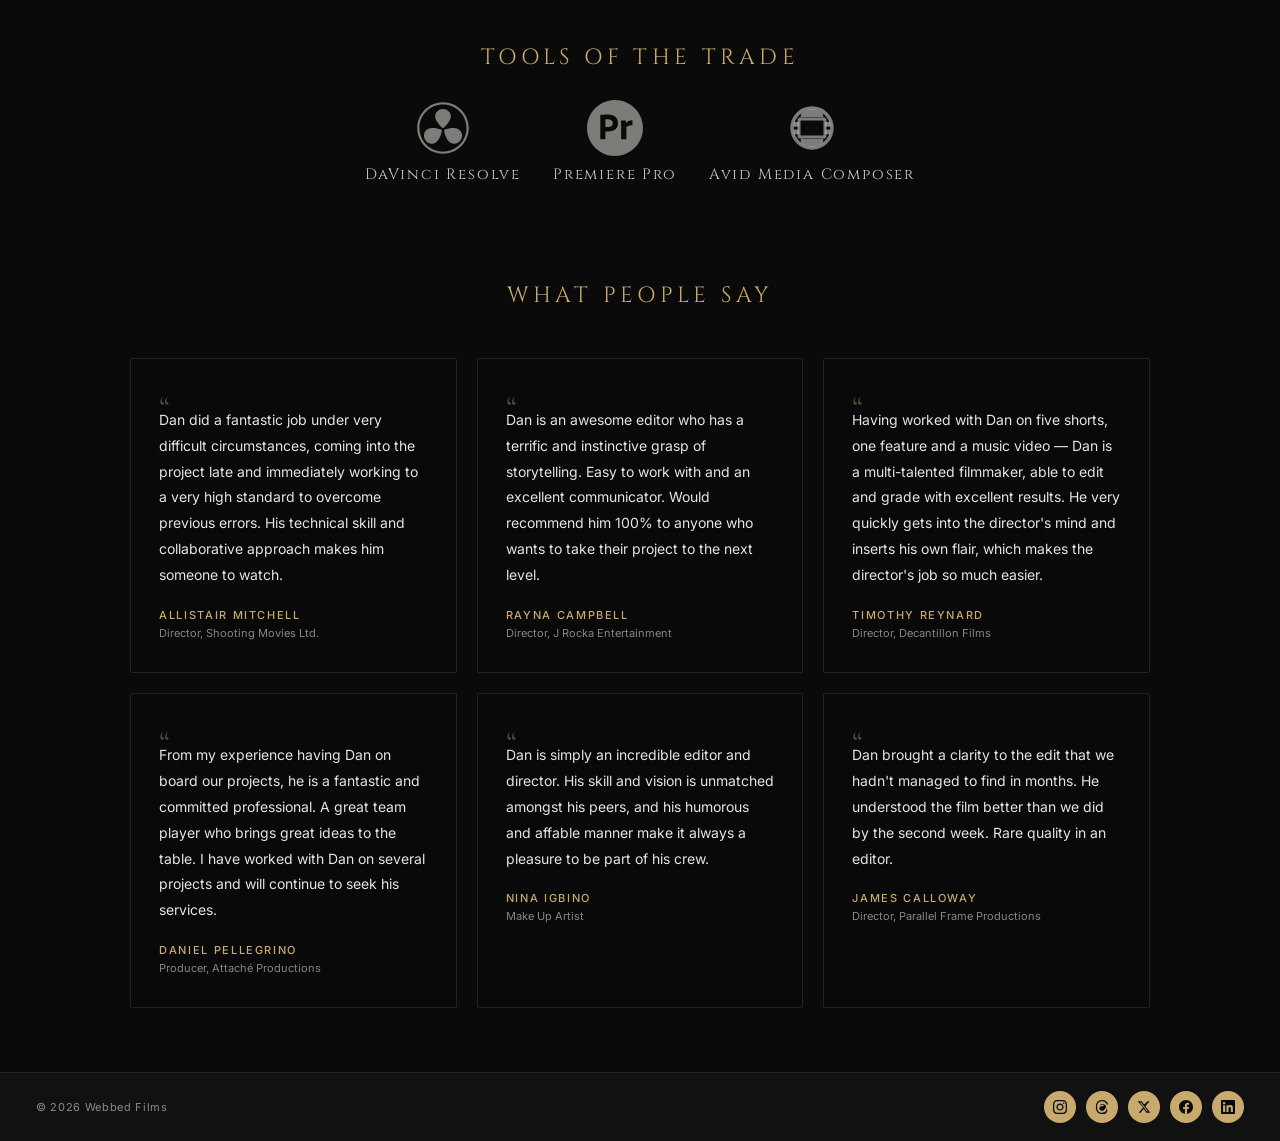
==== commit 6a9406e2: "Match What People Say label to Tools of the Trade styling Same font-size (22px), weight (300), and l" ====
--- a/about.html
+++ b/about.html
@@ -2,7 +2,8 @@
 <html lang="en">
 <head>
   <meta charset="UTF-8">
-  <link rel="icon" type="image/png" href="assets/images/logo.png">
+  <link rel="icon" type="image/png" href="assets/images/favicon.png">
+  <link rel="apple-touch-icon" href="assets/images/favicon.png">
   <meta name="viewport" content="width=device-width, initial-scale=1.0">
   <title>About — Webbed Films</title>
   <meta name="description" content="Daniel Webb — film and video editor based in Kent, UK. Editor, writer, and director with credits spanning documentary, short film, feature film, and branded content.">
@@ -323,9 +324,9 @@
 
     .testimonials-label {
       font-family: var(--font-heading);
-      font-size: 14px;
-      font-weight: 400;
-      letter-spacing: 0.3em;
+      font-size: 22px;
+      font-weight: 300;
+      letter-spacing: 0.2em;
       color: var(--color-gold);
       text-transform: uppercase;
       text-align: center;
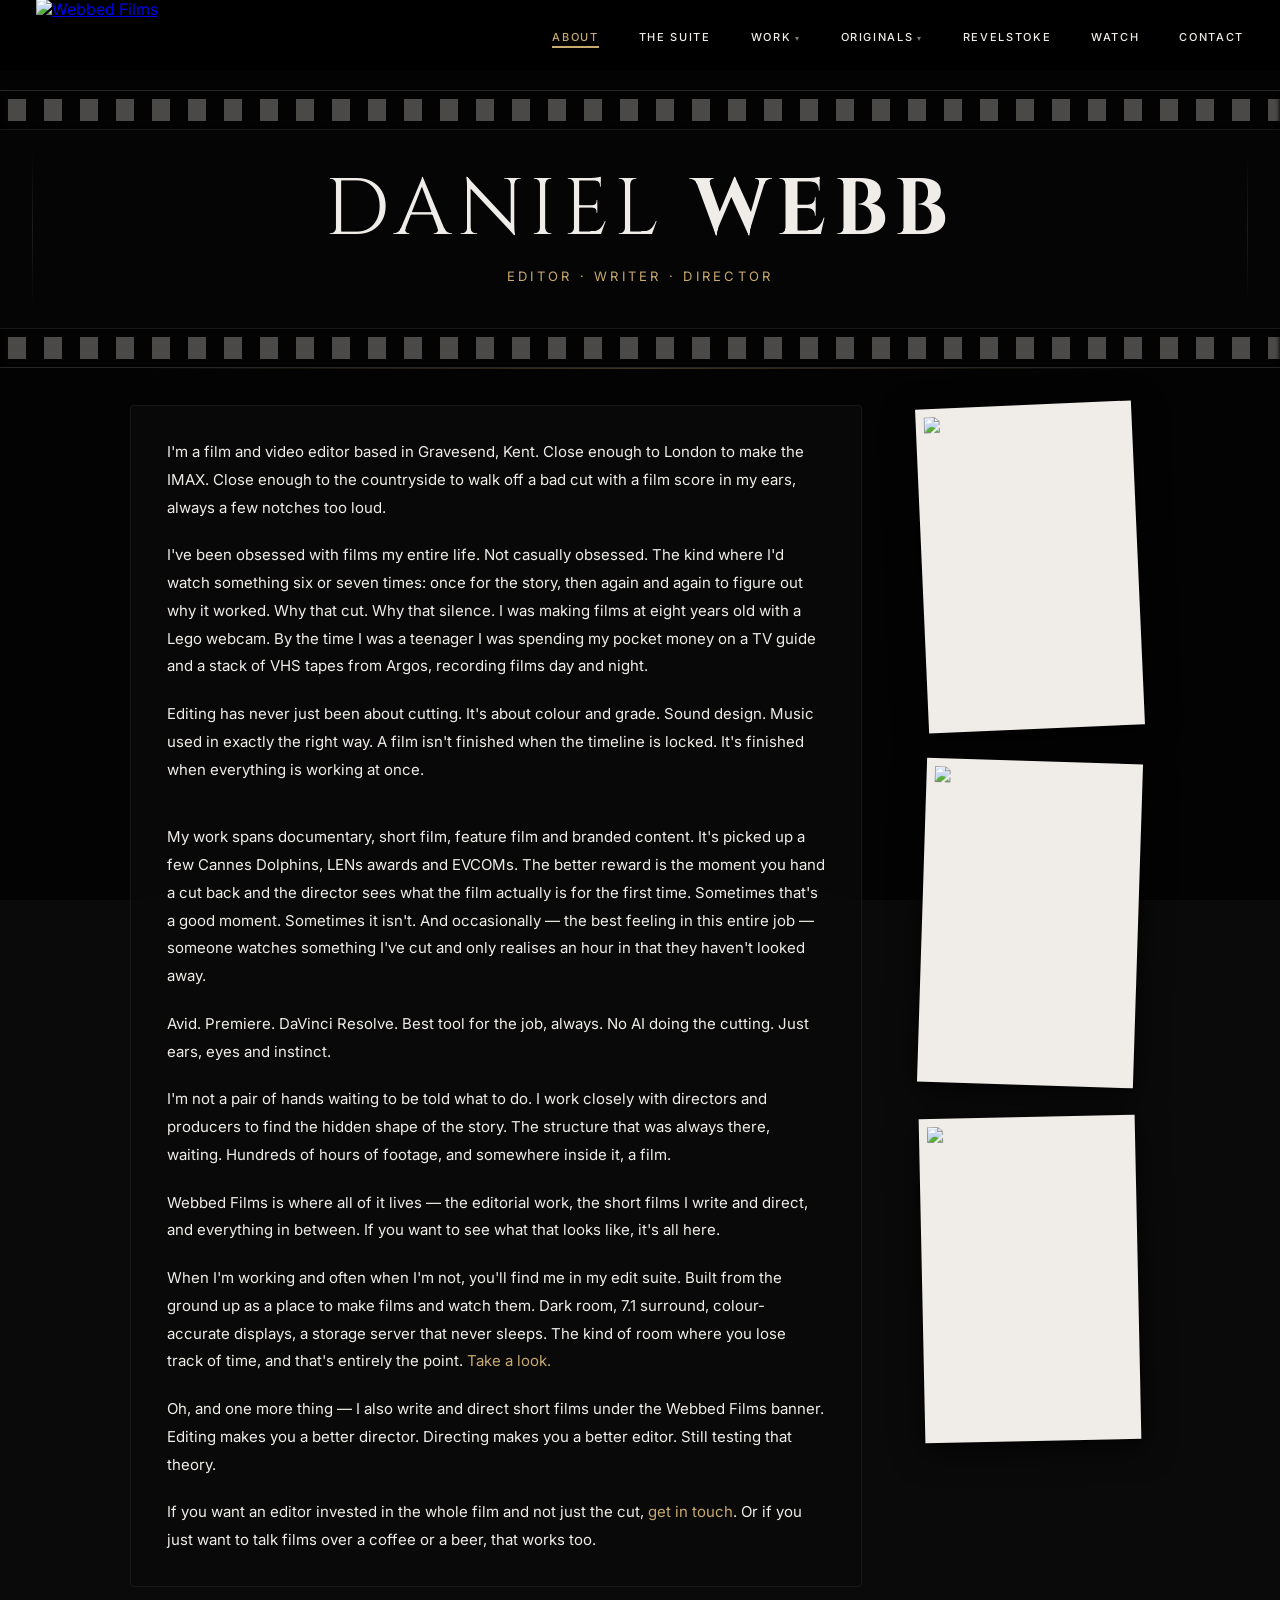
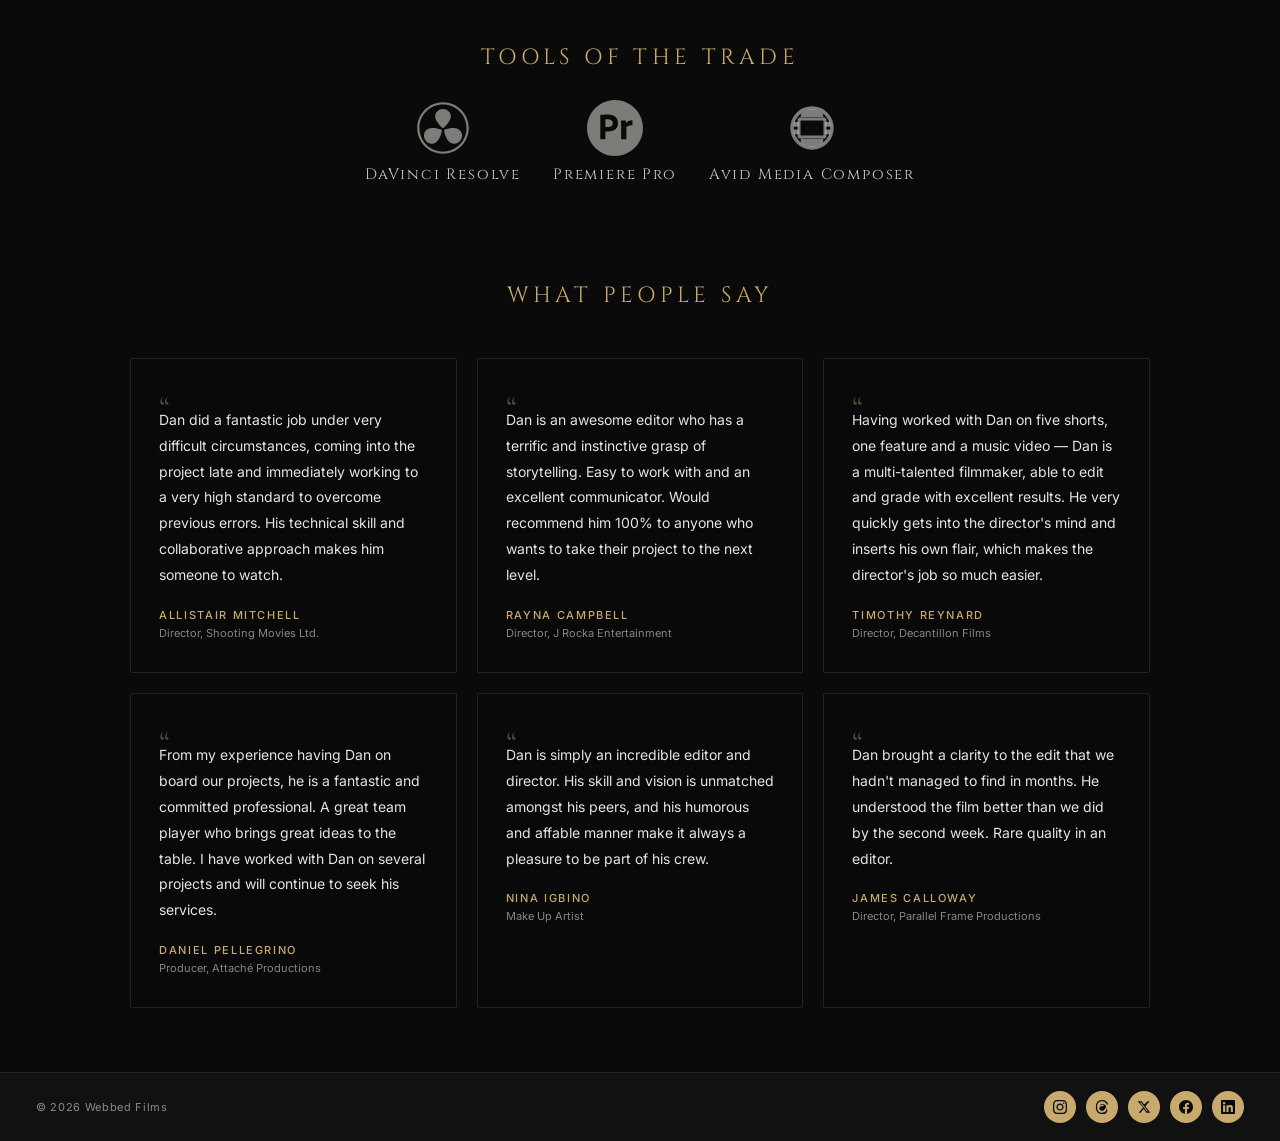
==== commit f2278e40: "Deploy: 2026-03-17 16:11:45" ====
--- a/about.html
+++ b/about.html
@@ -12,6 +12,16 @@
   <meta property="og:image" content="https://www.webbedfilms.com/assets/images/Portrait%201.jpg">
   <meta property="og:url" content="https://www.webbedfilms.com/about.html">
   <meta property="og:type" content="website">
+  <meta property="og:site_name" content="Webbed Films">
+  <link rel="canonical" href="https://www.webbedfilms.com/about.html">
+  <meta name="twitter:card" content="summary_large_image">
+  <meta name="twitter:site" content="@webbedfilms_uk">
+  <meta name="twitter:title" content="About — Webbed Films">
+  <meta name="twitter:description" content="Daniel Webb — editor, writer, and director. Documentary, short film, feature film, and branded content.">
+  <meta name="twitter:image" content="https://www.webbedfilms.com/assets/images/Portrait%201.jpg">
+  <link rel="preconnect" href="https://fonts.googleapis.com">
+  <link rel="preconnect" href="https://fonts.gstatic.com" crossorigin>
+  <link rel="stylesheet" href="https://fonts.googleapis.com/css2?family=Cinzel:wght@300;400;700&family=Cormorant+Garamond:ital,wght@0,300;0,400;1,300;1,400&family=Inter:wght@300;400;500&family=Permanent+Marker&display=swap">
   <link rel="stylesheet" href="css/style.css">
   <style>
 
@@ -413,6 +423,7 @@
   </style>
 </head>
 <body>
+  <a href="#main-content" class="skip-to-content">Skip to content</a>
 
   <!-- Looping noise video background -->
   <video class="about-bg-video"
@@ -423,7 +434,7 @@
   <!-- ── HEADER ───────────────────────────────────────── -->
   <header id="site-header">
     <a href="index.html" class="logo-link">
-      <img src="assets/images/logo-new.png" alt="Webbed Films" class="logo" onerror="this.style.display='none'">
+      <img src="assets/images/logo-new.webp" alt="Webbed Films" class="logo" onerror="this.src='assets/images/logo-new.png';this.onerror=null" width="400" height="155">
     </a>
     <nav class="main-nav" aria-label="Main navigation">
       <ul>
@@ -482,7 +493,7 @@
   <!-- ══════════════════════════════════════════════════
        MAIN CONTENT
   ══════════════════════════════════════════════════ -->
-  <main>
+  <main id="main-content">
 
     <!-- ── SECTION 1: FILM STRIP HEADER ────────────────── -->
     <section class="about-page-header">
@@ -510,7 +521,7 @@
         <p>Avid. Premiere. DaVinci Resolve. Best tool for the job, always. No AI doing the cutting. Just ears, eyes and instinct.</p>
         <p>I'm not a pair of hands waiting to be told what to do. I work closely with directors and producers to find the hidden shape of the story. The structure that was always there, waiting. Hundreds of hours of footage, and somewhere inside it, a film.</p>
         <p>Webbed Films is where all of it lives — the editorial work, the short films I write and direct, and everything in between. If you want to see what that looks like, it's all here.</p>
-        <p>When I'm working and often when I'm not, you'll find me in my edit suite. Built from the ground up as a place to make films and watch them. Dark room, 5.1 surround, colour-accurate displays, a storage server that never sleeps. The kind of room where you lose track of time, and that's entirely the point. <a href="the-suite.html">Take a look.</a></p>
+        <p>When I'm working and often when I'm not, you'll find me in my edit suite. Built from the ground up as a place to make films and watch them. Dark room, 7.1 surround, colour-accurate displays, a storage server that never sleeps. The kind of room where you lose track of time, and that's entirely the point. <a href="the-suite.html">Take a look.</a></p>
         <p>Oh, and one more thing — I also write and direct short films under the Webbed Films banner. Editing makes you a better director. Directing makes you a better editor. Still testing that theory.</p>
         <p>If you want an editor invested in the whole film and not just the cut, <a href="contact.html">get in touch</a>. Or if you just want to talk films over a coffee or a beer, that works too.</p>
 
@@ -518,13 +529,28 @@
 
       <div class="bio-image-col anim">
         <div class="polaroid">
-          <img src="assets/images/Portrait 1.jpg" alt="Daniel Webb">
+          <img src="assets/images/Portrait 1.jpg"
+               srcset="assets/images/400w/Portrait 1.jpg 400w,
+                      assets/images/800w/Portrait 1.jpg 800w,
+                      assets/images/1200w/Portrait 1.jpg 1200w"
+               sizes="200px"
+               alt="Daniel Webb" width="3848" height="5776">
         </div>
         <div class="polaroid">
-          <img src="assets/images/Portrait 2.jpg" alt="Daniel Webb">
+          <img src="assets/images/Portrait 2.jpg"
+               srcset="assets/images/400w/Portrait 2.jpg 400w,
+                      assets/images/800w/Portrait 2.jpg 800w,
+                      assets/images/1200w/Portrait 2.jpg 1200w"
+               sizes="200px"
+               alt="Daniel Webb" width="4240" height="2832">
         </div>
         <div class="polaroid">
-          <img src="assets/images/Portrait 3.jpg" alt="Daniel Webb on set">
+          <img src="assets/images/Portrait 3.jpg"
+               srcset="assets/images/400w/Portrait 3.jpg 400w,
+                      assets/images/800w/Portrait 3.jpg 800w,
+                      assets/images/1200w/Portrait 3.jpg 1200w"
+               sizes="200px"
+               alt="Daniel Webb on set" width="5511" height="3674">
         </div>
       </div>
 
@@ -632,7 +658,7 @@
             <path d="M12 2.163c3.204 0 3.584.012 4.85.07 3.252.148 4.771 1.691 4.919 4.919.058 1.265.069 1.645.069 4.849 0 3.205-.012 3.584-.069 4.849-.149 3.225-1.664 4.771-4.919 4.919-1.266.058-1.644.07-4.85.07-3.204 0-3.584-.012-4.849-.07-3.26-.149-4.771-1.699-4.919-4.92-.058-1.265-.07-1.644-.07-4.849 0-3.204.013-3.583.07-4.849.149-3.227 1.664-4.771 4.919-4.919 1.266-.057 1.645-.069 4.849-.069zm0-2.163c-3.259 0-3.667.014-4.947.072-4.358.2-6.78 2.618-6.98 6.98-.059 1.281-.073 1.689-.073 4.948 0 3.259.014 3.668.072 4.948.2 4.358 2.618 6.78 6.98 6.98 1.281.058 1.689.072 4.948.072 3.259 0 3.668-.014 4.948-.072 4.354-.2 6.782-2.618 6.979-6.98.059-1.28.073-1.689.073-4.948 0-3.259-.014-3.667-.072-4.947-.196-4.354-2.617-6.78-6.979-6.98-1.281-.059-1.69-.073-4.949-.073zm0 5.838c-3.403 0-6.162 2.759-6.162 6.162s2.759 6.163 6.162 6.163 6.162-2.759 6.162-6.163c0-3.403-2.759-6.162-6.162-6.162zm0 10.162c-2.209 0-4-1.79-4-4 0-2.209 1.791-4 4-4s4 1.791 4 4c0 2.21-1.791 4-4 4zm6.406-11.845c-.796 0-1.441.645-1.441 1.44s.645 1.44 1.441 1.44c.795 0 1.439-.645 1.439-1.44s-.644-1.44-1.439-1.44z"/>
           </svg>
         </a>
-        <a href="https://www.threads.net/@webbedfilms" target="_blank" rel="noopener noreferrer" aria-label="Threads">
+        <a href="https://www.threads.com/@webbedfilms" target="_blank" rel="noopener noreferrer" aria-label="Threads">
           <svg xmlns="http://www.w3.org/2000/svg" viewBox="0 0 24 24" fill="currentColor" aria-hidden="true">
             <path d="M12.186 24h-.007c-3.581-.024-6.334-1.205-8.184-3.509C2.35 18.44 1.5 15.586 1.472 12.01v-.017c.03-3.579.879-6.43 2.525-8.482C5.848 1.205 8.6.024 12.18 0h.014c2.746.02 5.043.725 6.826 2.098 1.677 1.29 2.858 3.13 3.509 5.467l-2.04.569c-1.104-3.96-3.898-5.984-8.304-6.015-2.91.022-5.11.936-6.54 2.717C4.307 6.504 3.616 8.914 3.589 12c.027 3.086.718 5.496 2.057 7.164 1.43 1.783 3.631 2.698 6.54 2.717 2.623-.02 4.358-.631 5.8-2.045 1.647-1.613 1.618-3.593 1.09-4.798-.31-.71-.873-1.3-1.634-1.75-.192 1.352-.622 2.446-1.284 3.272-.886 1.102-2.14 1.704-3.73 1.79-1.202.065-2.361-.218-3.259-.801-1.063-.689-1.685-1.74-1.752-2.964-.065-1.19.408-2.285 1.33-3.082.88-.76 2.119-1.207 3.583-1.291a13.853 13.853 0 0 1 3.02.142c-.126-.742-.375-1.332-.75-1.757-.513-.583-1.31-.879-2.367-.883h-.049c-.846 0-1.994.233-2.721 1.32L7.734 9.258c.598-.863 1.37-1.496 2.299-1.882.977-.405 2.07-.592 3.198-.555 1.865.067 3.305.676 4.28 1.81 1.166 1.35 1.606 3.274 1.255 5.64.024.018.049.035.073.053.57.417 1.073.964 1.466 1.618 1.083 1.798 1.019 4.384-.744 6.107-1.978 1.936-4.29 2.772-7.375 2.951z"/>
           </svg>
--- a/css/style.css
+++ b/css/style.css
@@ -1,5 +1,3 @@
-@import url('https://fonts.googleapis.com/css2?family=Cinzel:wght@300;400;700&family=Cormorant+Garamond:ital,wght@0,300;0,400;1,300;1,400&family=Inter:wght@300;400;500&family=Permanent+Marker&display=swap');
-
 :root {
   --bg:           #0a0a0a;
   --text:         #f0ede8;
@@ -343,14 +341,27 @@
 /* ─── MOBILE ──────────────────────────────────────────── */
 
 @media (max-width: 768px) {
+  :root { --header-h: 60px; }
   .main-nav       { display: none; }
   .hamburger      { display: flex; min-width: 44px; min-height: 44px; align-items: center; justify-content: center; }
   .social-sidebar { display: none; }
-  #site-header    { padding: 0 20px; }
-  .footer-bottom  { padding: 16px 20px; }
+  #site-header    { padding: 0 16px; height: var(--header-h); }
+  .logo           { max-height: 50px; }
+  .footer-bottom  { padding: 16px 20px; flex-wrap: wrap; gap: 12px; justify-content: center; }
   .footer-social a { width: 44px; height: 44px; }
   .mobile-nav a   { min-height: 44px; display: flex; align-items: center; }
+  .mobile-nav-section {
+    font-family: var(--font-heading);
+    font-size: clamp(14px, 3vw, 18px);
+    font-weight: 300;
+    letter-spacing: 0.1em;
+    color: var(--color-gold);
+    text-transform: uppercase;
+    opacity: 0.6;
+  }
   .mobile-nav-close { min-width: 44px; min-height: 44px; display: flex; align-items: center; justify-content: center; }
+  #currently-editing { display: none; }
+  .page-hero { padding: 40px 20px; }
 }
 
 
@@ -370,10 +381,10 @@
   background: var(--color-gold);
   border-radius: 50%;
   pointer-events: none;
-  z-index: 99999;
+  z-index: 199;
   transform: translate(-50%, -50%);
   transition: transform 0.1s ease, opacity 0.15s ease;
-  will-change: left, top, transform;
+  will-change: transform;
 }
 
 #cursor-ring {
@@ -383,7 +394,7 @@
   border: 1px solid rgba(200, 169, 110, 0.5);
   border-radius: 50%;
   pointer-events: none;
-  z-index: 99999;
+  z-index: 199;
   transform: translate(-50%, -50%);
   display: flex;
   align-items: center;
@@ -393,7 +404,7 @@
   color: var(--color-gold);
   transition: width 0.18s ease, height 0.18s ease,
               border-color 0.18s ease, opacity 0.18s ease;
-  will-change: left, top, width, height;
+  will-change: transform;
 }
 
 
@@ -498,3 +509,59 @@
 @media (max-width: 768px) {
   .bio-timeline-line { display: none; }
 }
+
+/* ─── SKIP TO CONTENT ─────────────────────────────────── */
+
+.skip-to-content {
+  position: fixed;
+  top: -100%;
+  left: 50%;
+  transform: translateX(-50%);
+  z-index: 99999;
+  background: var(--color-gold);
+  color: #0a0a0a;
+  font-family: var(--font-ui);
+  font-size: 13px;
+  font-weight: 500;
+  letter-spacing: 0.1em;
+  padding: 12px 24px;
+  text-decoration: none;
+  transition: top 0.2s ease;
+}
+
+.skip-to-content:focus {
+  top: 12px;
+}
+
+.visually-hidden {
+  position: absolute;
+  width: 1px;
+  height: 1px;
+  padding: 0;
+  margin: -1px;
+  overflow: hidden;
+  clip: rect(0, 0, 0, 0);
+  white-space: nowrap;
+  border: 0;
+}
+
+/* ─── FOCUS VISIBLE ──────────────────────────────────── */
+
+:focus-visible {
+  outline: 2px solid var(--color-gold);
+  outline-offset: 3px;
+}
+
+/* ─── REDUCED MOTION ─────────────────────────────────── */
+
+@media (prefers-reduced-motion: reduce) {
+  *, *::before, *::after {
+    animation-duration: 0.01ms !important;
+    animation-iteration-count: 1 !important;
+    transition-duration: 0.01ms !important;
+    scroll-behavior: auto !important;
+  }
+}
+
+/* ── Homepage overrides (merged from home.css) ── */
+.hero-spacer { height: 100vh; pointer-events: none; }
